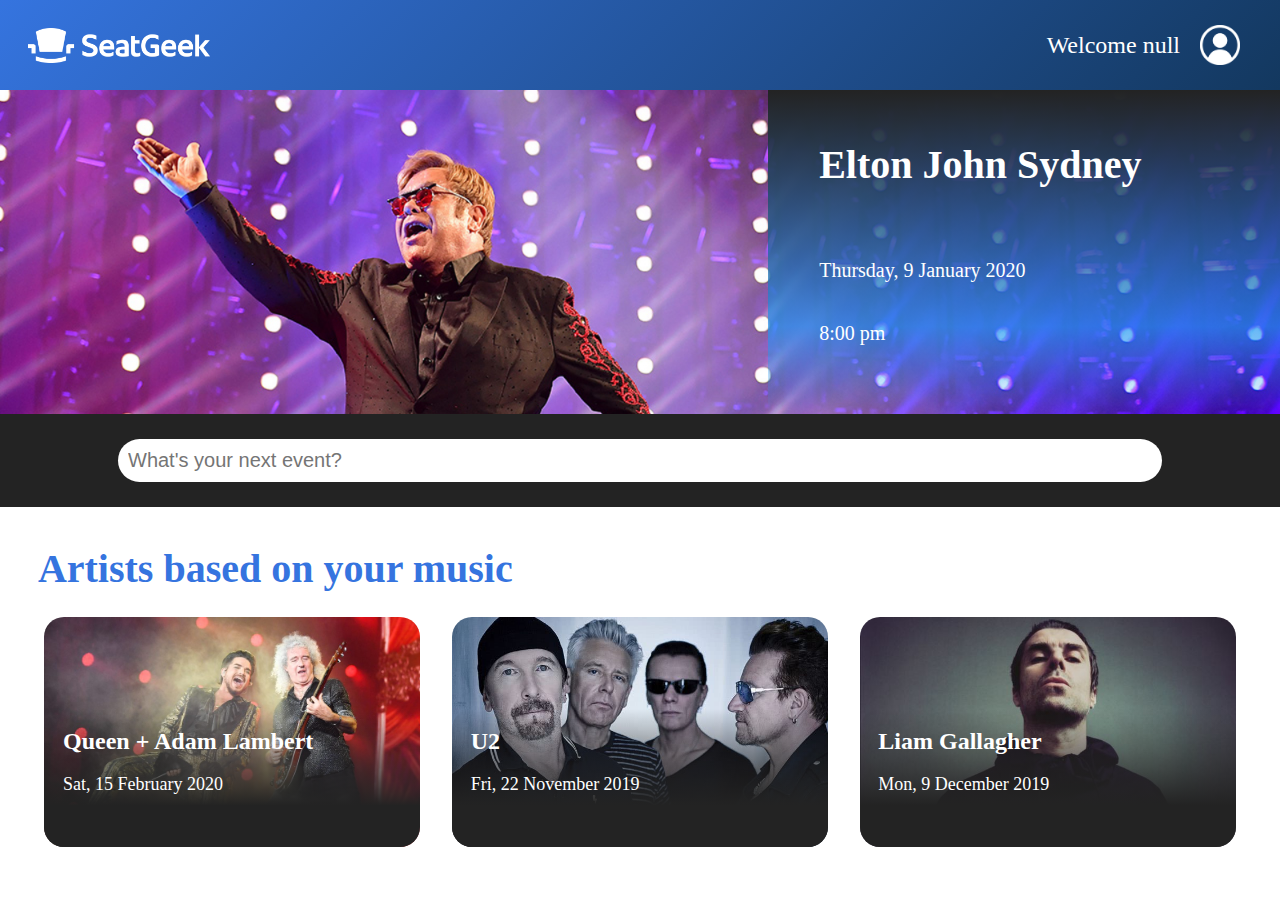
==== membershipEndpoint.html @ 6f9de9e0 "initial commit" ====
<!DOCTYPE html>
<html>

<head>
    <title>SeatGeek</title>
    <meta charset="UTF-8">
    <meta name="viewport" content="width=device-width, initial-scale=1.0">
    <link rel="stylesheet" type="text/css" href="membershipEndpoint-style.css">
</head>

<body>

    <!-- Nav -->

    <div id="nav">

        <img class="logo" src="img/338x65.png" />

        <div class="profile">

            <div id="name"></div>

            <!-- <p class="name"></p> -->

            <img class="profileIcon" src="img/profile-icon.png" />

        </div>

    </div>

    <!-- Container 1  -->

    <div id="container1">

        <div class="hero">

            <div class="heroContent">

                <h2>Elton John Sydney</h2>

                <p>Thursday, 9 January 2020</p>

                <p>8:00 pm</p>


            </div>

        </div>

        <!-- Searchbar  -->

        <div class="searchContainer">

            <div class="search">

                <input type="text" placeholder="What's your next event?">

            </div>

        </div>

        <!-- Card Container -->

        <div class="container2">

            <h2 id="cardConTitle">Artists based on your music</h2>

            <div class="cardContainer">

                <div class="card1">

                    <div id="cardFilter">

                        <h3 id="cardsTitle">Queen + Adam Lambert</h3>

                        <p id="cardsInfo">Sat, 15 February 2020</p>

                    </div>

                </div>

                <div class="card2">

                    <div id="cardFilter">

                        <h3 id="cardsTitle">U2</h3>

                        <p id="cardsInfo">Fri, 22 November 2019</p>

                    </div>

                </div>

                <div class="card3">

                    <div id="cardFilter">

                        <h3 id="cardsTitle">Liam Gallagher</h3>

                        <p id="cardsInfo">Mon, 9 December 2019</p>

                    </div>

                </div>

            </div>

        </div>

    </div>

</body>

<script src="js/name-display.js"></script>
---- membershipEndpoint-style.css ----
@font-face {
    font-family: effra;
    src: url(effra/Effra.ttf);
}

@font-face {
    font-family: effraBold;
    src: url(effra/EffraBold.ttf);
}

@font-face {
    font-family: effraItalic;
    src: url(effra/EffraItalic.ttf);
}

@font-face {
    font-family: effraLight;
    src: url(effra/EffraLight.ttf);
}

@font-face {
    font-family: effraMedium;
    src: url(effra/EffraMedium.ttf);
}


/* initial screensize: Macbook Air (1440x900) */

html,
body {
    margin: 0;
    display: flex;
    flex-direction: column;
    font-family: Effra;
}

.description {
    font-family: effraLight;
}


/* nav styles */

.logo {
    float: left;
    padding: 1%;
    height: 35px;
}

#nav {
    display: flex;
    align-items: center;
    background: rgb(53, 116, 223);
    background: linear-gradient(135deg, rgba(53, 116, 223, 1) 0%, rgba(19, 56, 95, 1) 100%);
    color: #FFFFFF;
    padding: 15px;
    position: -webkit-sticky;
    position: sticky;
    top: 0;
    z-index: 5;
}

.profile {
    position: absolute;
    right: 0;
    display: flex;
    align-items: center;
    padding: 10px 40px 10px 40px;
}

#name p {
    font-family: effraLight;
    font-size: 24px;
    padding-right: 20px;
}

.profileIcon {
    height: 40px;
}

#container1 {
    height: 90vh;
    justify-content: center;
    z-index: 2;
    background-color: #FFFFFF;
    background-size: cover;
}

.hero {
    display: flex;
    justify-content: flex-end;
    background-image: url("img/eltonJohn4.jpg");
    background-size: cover;
    height: 40%;
}

.heroContent {
    display: flex;
    flex-direction: column;
    align-content: space-between;
    width: 40%;
    height: 100%;
    color: #FFFFFF;
    background: rgb(35, 35, 35);
    background: linear-gradient(180deg, rgba(35, 35, 35, 1) 0%, rgba(33, 150, 243, 0.6979166666666667) 73%, rgba(33, 150, 243, 0) 100%);
    transition: width 2s;
}

.heroContent:hover {
    width: 50%;
}

.heroContent h2 {
    font-size: 40px;
    padding: 10%;
    font-family: effraBold;
    margin: 0;
}

.heroContent p {
    font-size: 20px;
    padding-left: 10%;
}

.searchContainer {
    text-align: center;
    background-color: rgb(35, 35, 35);
}

.search input[type=text] {
    margin: 25px;
    padding: 10px;
    min-width: 80%;
    border: none;
    border-radius: 100px;
    font-size: 20px;
}


/* Card Container */

.container2 {
    height: 45%;
    padding: 1%;
}

.container2 h2 {
    font-family: effraBold;
    font-size: 40px;
    padding: 2%;
    color: rgba(53, 116, 223, 1);
    margin: 0%;
}

.cardContainer {
    height: 55%;
    display: flex;
    justify-content: space-evenly;
    align-content: center;
}

#cardsTitle {
    color: #FFFFFF;
    font-family: effraBold;
    font-size: 24px;
    padding: 5%;
    margin: 0;
}

#cardsInfo {
    color: #FFFFFF;
    font-family: effraLight;
    font-size: 18px;
    padding-left: 5%;
    padding-bottom: 3%;
    margin: 0;
}

#cardFilter {
    background: rgb(35, 35, 35);
    background: linear-gradient(0deg, rgba(35, 35, 35, 1) 30%, rgba(35, 35, 35, 0) 100%);
    height: 60%;
    width: 100%;
    border-radius: 20px;
    position: relative;
    top: 40%;
}

.card1 {
    height: 115%;
    width: 30%;
    border-radius: 20px 20px;
    padding: auto;
    background-image: url("img/shutterstock_editorial_10428419u-e1569775877895.jpg");
    background-size: cover;
    transition: all .2s ease-in-out;
}

.card1:hover {
    transform: scale(1.05);
}

.card2 {
    height: 115%;
    width: 30%;
    border-radius: 20px;
    padding: auto;
    background-image: url("img/u2-768x435.jpg");
    background-size: cover;
    transition: all .2s ease-in-out;
}

.card2:hover {
    transform: scale(1.05);
}

.card3 {
    height: 115%;
    width: 30%;
    border-radius: 20px 20px;
    padding: auto;
    background-image: url("img/Liam-Gallagher-2019-supplied-671x377.jpg");
    background-size: cover;
    transition: all .2s ease-in-out;
}

.card3:hover {
    transform: scale(1.05);
}

/* for tablet: iPad (768x1024) */

@media screen and (max-width: 770px) {
    .heroContent {
        width: 50%;
    }
    .heroContent h2 {
        font-size: 30px;
        padding-top: 10%;
        padding-bottom: 15%;
        padding-left: 10%;
        font-family: effraBold;
        margin: 0;
    }
}


/* for mobile: iPhoneX (375x812)*/

@media only screen and (max-width: 425px) {
    #cardsTitle {
        font-size: 18px;
    }
    #cardsInfo {
        font-size: 13px;
    }
    #cardConTitle {
        font-size: 25px;
        padding-top: 8%;
        padding-bottom: 8%;
    }
}
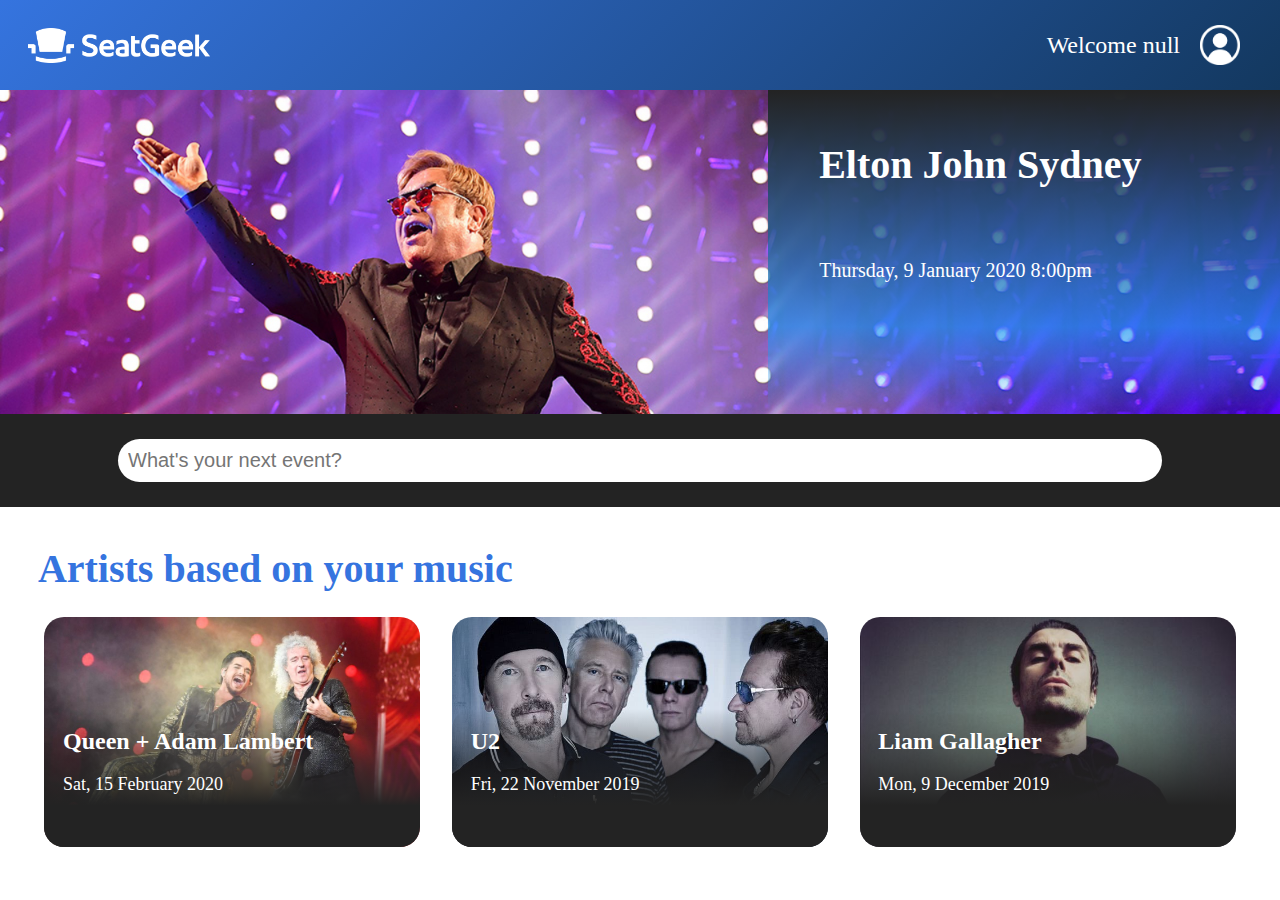
==== commit 10477f73: "edit time" ====
--- a/membershipEndpoint.html
+++ b/membershipEndpoint.html
@@ -38,10 +38,7 @@
 
                 <h2>Elton John Sydney</h2>
 
-                <p>Thursday, 9 January 2020</p>
-
-                <p>8:00 pm</p>
-
+                <p>Thursday, 9 January 2020 8:00pm</p>
 
             </div>
 
--- a/membershipEndpoint-style.css
+++ b/membershipEndpoint-style.css
@@ -1,25 +1,25 @@
 @font-face {
-    font-family: effra;
+    font-family: Effra;
     src: url(effra/Effra.ttf);
 }
 
 @font-face {
-    font-family: effraBold;
+    font-family: EffraBold;
     src: url(effra/EffraBold.ttf);
 }
 
 @font-face {
-    font-family: effraItalic;
+    font-family: EffraItalic;
     src: url(effra/EffraItalic.ttf);
 }
 
 @font-face {
-    font-family: effraLight;
+    font-family: EffraLight;
     src: url(effra/EffraLight.ttf);
 }
 
 @font-face {
-    font-family: effraMedium;
+    font-family: EffraMedium;
     src: url(effra/EffraMedium.ttf);
 }
 
@@ -35,7 +35,7 @@
 }
 
 .description {
-    font-family: effraLight;
+    font-family: Effra;
 }
 
 
@@ -69,7 +69,7 @@
 }
 
 #name p {
-    font-family: effraLight;
+    font-family: Effra;
     font-size: 24px;
     padding-right: 20px;
 }
@@ -113,7 +113,7 @@
 .heroContent h2 {
     font-size: 40px;
     padding: 10%;
-    font-family: effraBold;
+    font-family: Effra;
     margin: 0;
 }
 
@@ -145,7 +145,7 @@
 }
 
 .container2 h2 {
-    font-family: effraBold;
+    font-family: Effra;
     font-size: 40px;
     padding: 2%;
     color: rgba(53, 116, 223, 1);
@@ -161,7 +161,7 @@
 
 #cardsTitle {
     color: #FFFFFF;
-    font-family: effraBold;
+    font-family: Effra;
     font-size: 24px;
     padding: 5%;
     margin: 0;
@@ -169,7 +169,7 @@
 
 #cardsInfo {
     color: #FFFFFF;
-    font-family: effraLight;
+    font-family: Effra;
     font-size: 18px;
     padding-left: 5%;
     padding-bottom: 3%;
@@ -228,6 +228,7 @@
     transform: scale(1.05);
 }
 
+
 /* for tablet: iPad (768x1024) */
 
 @media screen and (max-width: 770px) {
@@ -239,7 +240,7 @@
         padding-top: 10%;
         padding-bottom: 15%;
         padding-left: 10%;
-        font-family: effraBold;
+        font-family: Effra;
         margin: 0;
     }
 }
